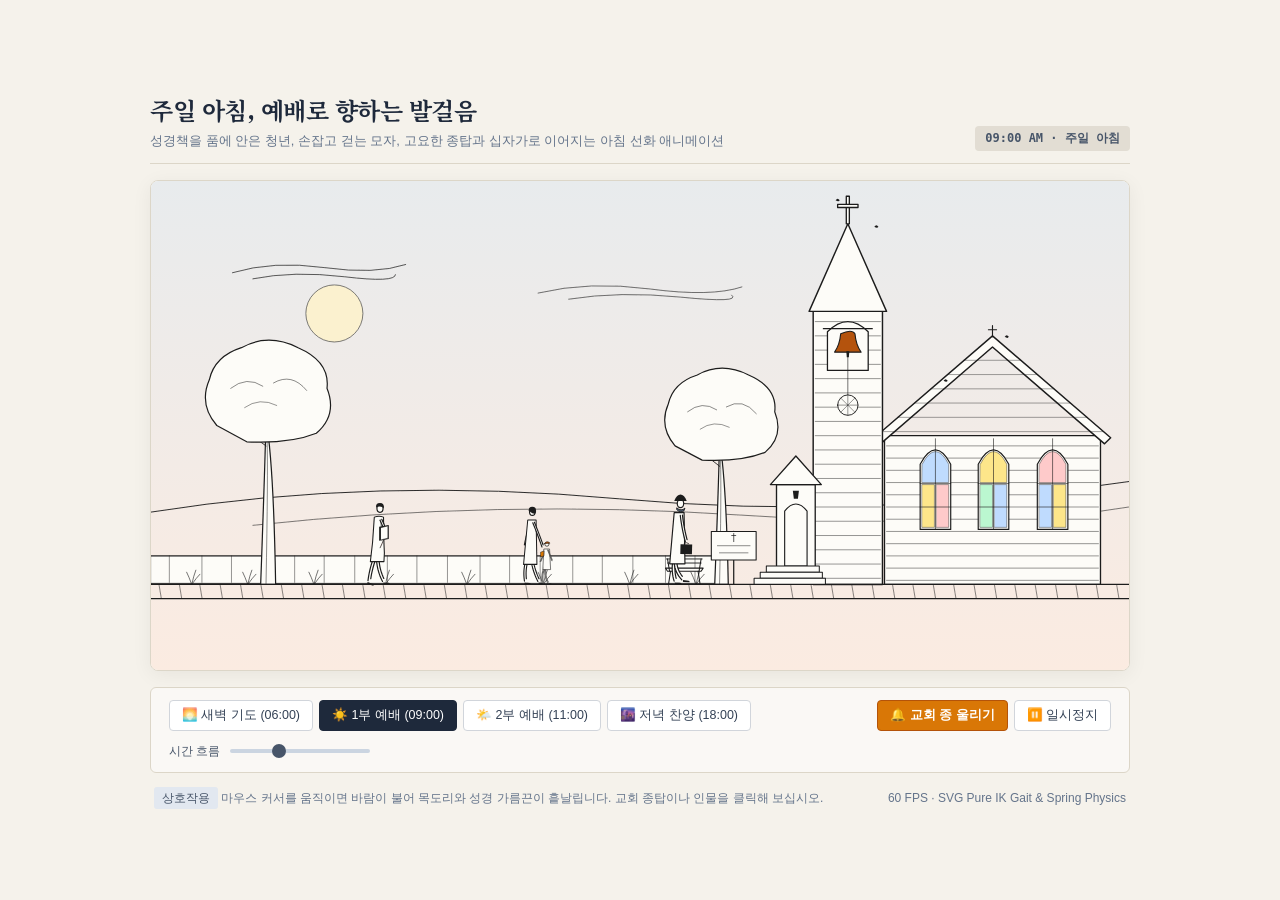
==== church-walk/index.html @ ecea2b1c "feat: add church-walk line-art animation" ====
<!DOCTYPE html>
<html lang="ko">
<head>
  <meta charset="UTF-8">
  <meta name="viewport" content="width=device-width, initial-scale=1.0">
  <title>주일 아침, 교회로 예배하러 가는 사람들 — Line-art Animation</title>
  <meta name="description" content="성경책을 품에 안은 청년, 손잡고 걷는 모자, 고요한 종탑과 십자가로 이어지는 아침 선화 애니메이션">
  <meta property="og:title" content="주일 아침, 예배로 향하는 발걸음">
  <meta property="og:description" content="성경책을 품에 안은 청년, 손잡고 걷는 모자, 고요한 종탑과 십자가로 이어지는 아침 선화 애니메이션">
  <meta property="og:image" content="https://kerygma.co.kr/church-walk/og-image.png">
  <meta property="og:type" content="website">
  <meta name="twitter:card" content="summary_large_image">
  <meta name="twitter:title" content="주일 아침, 예배로 향하는 발걸음">
  <meta name="twitter:description" content="성경책을 품에 안은 청년, 손잡고 걷는 모자, 고요한 종탑과 십자가로 이어지는 아침 선화 애니메이션">
  <meta name="twitter:image" content="https://kerygma.co.kr/church-walk/og-image.png">
  <link rel="preconnect" href="https://fonts.googleapis.com">
  <link rel="preconnect" href="https://fonts.gstatic.com" crossorigin>
  <link href="https://fonts.googleapis.com/css2?family=Noto+Serif+KR:wght@400;600;700&display=swap" rel="stylesheet">
  <style>
    :root {
      --bg: #f5f2eb;
      --card-border: #dcd6c8;
      --card-shadow: rgba(0, 0, 0, 0.06);
      --text: #2d3139;
      --text-muted: #64748b;
      --accent: #b45309;
      --paper: #fdfcf8;
    }

    * {
      box-sizing: border-box;
      margin: 0;
      padding: 0;
    }

    body {
      background-color: var(--bg);
      color: var(--text);
      font-family: -apple-system, BlinkMacSystemFont, "Pretendard", "Segoe UI", Roboto, sans-serif;
      min-height: 100vh;
      display: flex;
      flex-direction: column;
      align-items: center;
      justify-content: center;
      padding: 24px 16px;
      overflow-x: hidden;
    }

    .editorial-container {
      width: 100%;
      max-width: 980px;
      display: flex;
      flex-direction: column;
      gap: 16px;
    }

    header.header {
      display: flex;
      justify-content: space-between;
      align-items: flex-end;
      border-bottom: 1px solid var(--card-border);
      padding-bottom: 12px;
      word-break: keep-all;
    }

    .title-group h1 {
      font-family: 'Noto Serif KR', Georgia, serif;
      font-size: 24px;
      font-weight: 700;
      letter-spacing: -0.02em;
      color: #1e293b;
      margin-bottom: 4px;
    }

    .title-group p {
      font-size: 13px;
      color: var(--text-muted);
      line-height: 1.5;
    }

    .badge-time {
      font-family: ui-monospace, SFMono-Regular, Menlo, monospace;
      font-size: 12px;
      background: #e2ddd3;
      padding: 4px 10px;
      border-radius: 4px;
      color: #475569;
      font-weight: 600;
    }

    /* Animation Card */
    .card {
      background: var(--paper);
      border: 1px solid var(--card-border);
      border-radius: 8px;
      box-shadow: 0 4px 20px var(--card-shadow);
      overflow: hidden;
      position: relative;
      user-select: none;
      -webkit-user-select: none;
    }

    svg.church-walk {
      display: block;
      width: 100%;
      height: auto;
      cursor: crosshair;
      color: #1c1c1c;
      --paper: #fdfcf8;
      transition: color 0.4s ease;
    }

    svg.church-walk .pp {
      fill: var(--paper);
    }

    /* Controls Bar */
    .controls {
      background: #faf8f5;
      border: 1px solid var(--card-border);
      border-radius: 6px;
      padding: 12px 18px;
      display: flex;
      flex-wrap: wrap;
      align-items: center;
      justify-content: space-between;
      gap: 12px;
    }

    .btn-group {
      display: flex;
      gap: 6px;
      align-items: center;
    }

    button.btn {
      background: #ffffff;
      border: 1px solid #d1d5db;
      border-radius: 4px;
      padding: 6px 12px;
      font-size: 12.5px;
      font-weight: 500;
      color: #334155;
      cursor: pointer;
      display: inline-flex;
      align-items: center;
      gap: 5px;
      transition: background-color 0.15s ease, border-color 0.15s ease, color 0.15s ease;
    }

    button.btn:hover {
      background: #f1f5f9;
      border-color: #94a3b8;
      color: #0f172a;
    }

    button.btn.active {
      background: #1e293b;
      border-color: #1e293b;
      color: #ffffff;
    }

    button.btn-primary {
      background: #d97706;
      border-color: #b45309;
      color: #ffffff;
      font-weight: 600;
    }

    button.btn-primary:hover {
      background: #b45309;
    }

    .slider-group {
      display: flex;
      align-items: center;
      gap: 10px;
      font-size: 12px;
      color: #475569;
    }

    input[type="range"] {
      -webkit-appearance: none;
      appearance: none;
      width: 140px;
      height: 4px;
      background: #cbd5e1;
      border-radius: 2px;
      outline: none;
    }

    input[type="range"]::-webkit-slider-thumb {
      -webkit-appearance: none;
      width: 14px;
      height: 14px;
      border-radius: 50%;
      background: #475569;
      cursor: pointer;
      transition: background-color 0.15s ease;
    }

    input[type="range"]::-webkit-slider-thumb:hover {
      background: #0f172a;
    }

    .info-footer {
      font-size: 12px;
      color: #64748b;
      display: flex;
      justify-content: space-between;
      padding: 0 4px;
      line-height: 1.6;
    }

    .hint-chip {
      background: #e2e8f0;
      padding: 4px 8px;
      border-radius: 3px;
      font-size: 12px;
      color: #475569;
    }
  </style>
</head>
<body>

<div class="editorial-container">
  <header class="header">
    <div class="title-group">
      <h1>주일 아침, 예배로 향하는 발걸음</h1>
      <p>성경책을 품에 안은 청년, 손잡고 걷는 모자, 고요한 종탑과 십자가로 이어지는 아침 선화 애니메이션</p>
    </div>
    <div class="badge-time" id="timeLabel">09:00 AM · 주일 아침</div>
  </header>

  <div class="card" id="card">
    <div id="stage"></div>
  </div>

  <div class="controls">
    <div class="btn-group">
      <button class="btn" id="btnDawn" data-tau="0.23">🌅 새벽 기도 (06:00)</button>
      <button class="btn active" id="btnMorning" data-tau="0.33">☀️ 1부 예배 (09:00)</button>
      <button class="btn" id="btnNoon" data-tau="0.48">🌤️ 2부 예배 (11:00)</button>
      <button class="btn" id="btnDusk" data-tau="0.76">🌆 저녁 찬양 (18:00)</button>
    </div>

    <div class="btn-group">
      <button class="btn btn-primary" id="btnChime">🔔 교회 종 울리기</button>
      <button class="btn" id="btnPlayPause">⏸️ 일시정지</button>
    </div>

    <div class="slider-group">
      <span>시간 흐름</span>
      <input type="range" id="timeSlider" min="0" max="1" step="0.005" value="0.33">
    </div>
  </div>

  <div class="info-footer">
    <div>
      <span class="hint-chip">상호작용</span>
      마우스 커서를 움직이면 바람이 불어 목도리와 성경 가름끈이 흩날립니다. 교회 종탑이나 인물을 클릭해 보십시오.
    </div>
    <div>60 FPS · SVG Pure IK Gait & Spring Physics</div>
  </div>
</div>

<script type="module">
// ============================================================================
// 1. Core Mathematical Library: Ink, Gait, Motion, DayNight (Zero Dependencies)
// ============================================================================

const NS = 'http://www.w3.org/2000/svg';
const PAPER_DAY = '#fdfdfc';
const INK_DAY = '#1c1c1c';
const INK_LIGHT = '#efe6cf';
const PEN = 1.35;

const f = (n) => Number(n).toFixed(2);
const pt = (p) => `${f(p[0])} ${f(p[1])}`;

function el(tag, attrs = {}, parent = null) {
  const n = document.createElementNS(NS, tag);
  for (const k in attrs) n.setAttribute(k, String(attrs[k]));
  if (attrs.fill === PAPER_DAY) n.classList.add('pp');
  if (parent) parent.appendChild(n);
  return n;
}

const pen = (parent, w = PEN) =>
  el('path', { fill: 'none', stroke: 'currentColor', 'stroke-width': w, 'stroke-linecap': 'round', 'stroke-linejoin': 'round' }, parent);

const shape = (parent, w = PEN) =>
  el('path', { fill: PAPER_DAY, stroke: 'currentColor', 'stroke-width': w, 'stroke-linejoin': 'round', 'stroke-linecap': 'round' }, parent);

const blot = (parent) => el('path', { fill: 'currentColor' }, parent);

const paint = (parent, colour, w = PEN) =>
  el('path', { fill: colour, stroke: 'currentColor', 'stroke-width': w, 'stroke-linejoin': 'round', 'stroke-linecap': 'round' }, parent);

function limb(parent, width, w = PEN) {
  const g = el('g', {}, parent);
  const fill = el('path', { fill: PAPER_DAY }, g);
  fill.classList.add('pp');
  const a = pen(g, w), b = pen(g, w);
  const half = (width - w) / 2;
  return {
    g,
    draw(joints, endGap = [0.4, 0.9]) {
      const s = joints[0], e = joints[joints.length - 1];
      let c = [(s[0] + e[0]) / 2, (s[1] + e[1]) / 2];
      if (joints.length === 3) {
        const m = joints[1];
        c = [m[0] + 0.55 * (m[0] - c[0]), m[1] + 0.55 * (m[1] - c[1])];
      }
      const P = [];
      for (let i = 0; i <= 16; i++) {
        const t = i / 16, u = 1 - t;
        P.push([u * u * s[0] + 2 * u * t * c[0] + t * t * e[0], u * u * s[1] + 2 * u * t * c[1] + t * t * e[1]]);
      }
      const side = (sgn) => P.map((p, i) => {
        const q = P[Math.min(P.length - 1, i + 1)], o = P[Math.max(0, i - 1)];
        const dx = q[0] - o[0], dy = q[1] - o[1], l = Math.hypot(dx, dy) || 1;
        return [p[0] - (dy / l) * half * sgn, p[1] + (dx / l) * half * sgn];
      });
      const L = side(1), R = side(-1);
      fill.setAttribute('d', 'M' + L.map(pt).join('L') + 'L' + R.slice().reverse().map(pt).join('L') + 'Z');
      const cut = (arr, gap) => arr.slice(0, Math.max(2, arr.length - Math.round(gap * 2)));
      a.setAttribute('d', 'M' + cut(L, endGap[0]).map(pt).join('L'));
      b.setAttribute('d', 'M' + cut(R, endGap[1]).map(pt).join('L'));
    },
  };
}

function shoe(node, ankle, toe = 0) {
  const r = (toe * Math.PI) / 180, c = Math.cos(r), s = Math.sin(r);
  const S = (x, y) => [ankle[0] + x * c - y * s, ankle[1] + x * s + y * c];
  node.setAttribute('d', `M${pt(S(-1.6, -0.6))} L${pt(S(4.6, -0.2))} Q${pt(S(6.6, 0.4))} ${pt(S(5.6, 1.6))} L${pt(S(-1.4, 1.5))} Q${pt(S(-2.2, 0.5))} ${pt(S(-1.6, -0.6))}Z`);
}

const place = (g, x, y, dir = 1, s = 0.5) =>
  g.setAttribute('transform', `translate(${f(x)} ${f(y)}) scale(${f(dir * s)} ${f(s)}) translate(-40 -120)`);

function inkDefs(svg, id = 'ink') {
  svg.style.color = INK_DAY;
  const defs = el('defs', {}, svg);
  const fil = el('filter', { id, x: '-8%', y: '-8%', width: '116%', height: '116%' }, defs);
  el('feTurbulence', { type: 'fractalNoise', baseFrequency: '0.04', numOctaves: '2', result: 'turb' }, fil);
  el('feDisplacementMap', { in: 'SourceGraphic', in2: 'turb', scale: '0.8', xChannelSelector: 'R', yChannelSelector: 'G' }, fil);
  return { defs, filter: `url(#${id})` };
}

// ----------------------------------------------------------------------------
// Gait Inverse Kinematics Engine
// ----------------------------------------------------------------------------
function gait(opts = {}) {
  const kind = opts.kind || 'walk';
  const defaults = kind === 'run'
    ? { period: 0.68, duty: 0.38, stride: 34, lift: 7.2, heelOff: 28, heelKick: 14 }
    : kind === 'shuffle'
    ? { period: 0.82, duty: 0.68, stride: 16, lift: 2.4, heelOff: 14, heelKick: 0 }
    : { period: 1.05, duty: 0.62, stride: 24, lift: 3.4, heelOff: 18, heelKick: 0 };

  const cfg = {
    period: opts.period ?? defaults.period,
    duty: opts.duty ?? defaults.duty,
    stride: opts.stride ?? defaults.stride,
    lift: opts.lift ?? defaults.lift,
    heelOff: opts.heelOff ?? defaults.heelOff,
    heelKick: opts.heelKick ?? defaults.heelKick,
    thigh: opts.thigh ?? 20,
    shin: opts.shin ?? 20,
    ankleY: opts.ankleY ?? 118.4,
    ground: opts.ground ?? 120,
    toe: opts.toe ?? 5.2,
  };

  const speed = cfg.stride / (cfg.duty * cfg.period);

  function solveLeg(aX, aY, standY) {
    const hipX = 40, hipY = standY - (cfg.thigh + cfg.shin);
    const dx = aX - hipX, dy = aY - hipY;
    const d = Math.min(Math.hypot(dx, dy), cfg.thigh + cfg.shin - 0.05);
    const th = Math.atan2(dy, dx);
    const al = Math.acos(Math.max(-1, Math.min(1, (cfg.thigh * cfg.thigh + d * d - cfg.shin * cfg.shin) / (2 * cfg.thigh * d))));
    return [hipX + cfg.thigh * Math.cos(th + al), hipY + cfg.thigh * Math.sin(th + al)];
  }

  return {
    ...cfg,
    speed,
    pose(phase, go = 1) {
      phase = ((phase % 1) + 1) % 1;
      const swingDur = 1 - cfg.duty;
      const feet = [0, 1].map((idx) => {
        const ph = ((phase + idx * 0.5) % 1 + 1) % 1;
        let ax, ay, pitch = 0, stance = true;
        if (ph < cfg.duty) {
          const u = ph / cfg.duty;
          ax = 40 + (cfg.stride / 2) - u * cfg.stride;
          ay = cfg.ankleY;
          if (u > 0.85) {
            const peel = (u - 0.85) / 0.15;
            pitch = peel * cfg.heelOff;
            ax += Math.sin((pitch * Math.PI) / 180) * cfg.toe * 0.4;
            ay -= (1 - Math.cos((pitch * Math.PI) / 180)) * cfg.toe * 0.3;
          }
        } else {
          stance = false;
          const u = (ph - cfg.duty) / swingDur;
          const sCurve = u * u * (3 - 2 * u);
          ax = 40 - (cfg.stride / 2) + sCurve * cfg.stride;
          const h = Math.sin(u * Math.PI);
          ay = cfg.ankleY - h * cfg.lift;
          pitch = (1 - u) * cfg.heelOff * 0.5;
        }
        ax = 40 + (ax - 40) * go;
        ay = cfg.ground - (cfg.ground - ay) * go;
        const knee = solveLeg(ax, ay, cfg.ground);
        return { ankle: [ax, ay], knee, pitch, stance };
      });

      const hipY = cfg.ground - (cfg.thigh + cfg.shin) + (Math.sin(phase * 4 * Math.PI) * 1.2 * go);
      const bob = (hipY - (cfg.ground - (cfg.thigh + cfg.shin)));
      const front = feet[0].ankle[0] > feet[1].ankle[0] ? 0 : 1;
      return { hip: [40, hipY], feet, front, bob };
    }
  };
}

// ----------------------------------------------------------------------------
// Physics Springs & Math Helpers
// ----------------------------------------------------------------------------
const clamp = (v, min, max) => Math.max(min, Math.min(max, v));
const lerp = (a, b, t) => a + (b - a) * t;

function spring(k = 45, c = 7) {
  let val = 0, vel = 0;
  return {
    step(target, dt) {
      dt = Math.min(dt, 0.05);
      const force = -k * (val - target) - c * vel;
      vel += force * dt;
      val += vel * dt;
      return val;
    },
    get val() { return val; }
  };
}

function pendulum(w = 12, gamma = 1.8) {
  let angle = 0, vel = 0;
  return {
    step(drive, dt) {
      dt = Math.min(dt, 0.05);
      const force = -w * Math.sin(angle) - gamma * vel + drive;
      vel += force * dt;
      angle += vel * dt;
      return angle;
    }
  };
}

// ----------------------------------------------------------------------------
// Day/Night Palette Ramps
// ----------------------------------------------------------------------------
const toRGB = (h) => [1, 3, 5].map((i) => parseInt(h.slice(i, i + 2), 16));
const rgb = (c) => `rgb(${Math.round(c[0])},${Math.round(c[1])},${Math.round(c[2])})`;
const mixRGB = (a, b, t) => a.map((v, i) => v + (b[i] - v) * t);

const SKY_RAMP = [
  [0.0, '#0c1322', '#1a2240'],
  [0.22, '#2d3356', '#d9977a'], // Dawn
  [0.33, '#e8ebed', '#fbebe1'], // Sunday 9am (Morning peach gold)
  [0.50, '#f2f2ef', '#faf8f3'], // Midday
  [0.74, '#b4856b', '#f59e0b'], // Sunset
  [0.78, '#3b385c', '#834c56'], // Twilight
  [0.86, '#0f172a', '#1e293b']  // Night
];

function getPalette(tau) {
  tau = ((tau % 1) + 1) % 1;
  let idx = 0;
  for (let i = 0; i < SKY_RAMP.length; i++) {
    if (SKY_RAMP[i][0] <= tau) idx = i;
  }
  const nextIdx = (idx + 1) % SKY_RAMP.length;
  const p0 = SKY_RAMP[idx], p1 = SKY_RAMP[nextIdx];
  const span = (p1[0] > p0[0] ? p1[0] : p1[0] + 1) - p0[0];
  const t = (tau < p0[0] ? tau + 1 - p0[0] : tau - p0[0]) / span;

  const top = mixRGB(toRGB(p0[1]), toRGB(p1[1]), t);
  const bottom = mixRGB(toRGB(p0[2]), toRGB(p1[2]), t);

  const isNight = tau < 0.22 || tau > 0.77;
  const duskT = clamp((tau - 0.73) / 0.05, 0, 1) - clamp((tau - 0.82) / 0.05, 0, 1);
  const paper = isNight ? mixRGB(toRGB('#1a2138'), toRGB('#242b45'), 0.5) : toRGB('#fdfcf8');
  const ink = isNight ? toRGB(INK_LIGHT) : toRGB(INK_DAY);
  const windowLamp = isNight ? 1 : clamp((tau - 0.72) / 0.04, 0, 1);

  return { top, bottom, paper, ink, windowLamp, isNight };
}

// ============================================================================
// 2. Synthesized Church Bell Sound (Web Audio API)
// ============================================================================
let audioCtx = null;
function playChurchBell() {
  try {
    if (!audioCtx) audioCtx = new (window.AudioContext || window.webkitAudioContext)();
    if (audioCtx.state === 'suspended') audioCtx.resume();

    const t = audioCtx.currentTime;
    const baseFreq = 440; // A4 Church Bell
    const partials = [
      { ratio: 0.5, gain: 0.45, decay: 4.2 },  // Hum
      { ratio: 1.0, gain: 0.75, decay: 3.5 },  // Prime
      { ratio: 1.19, gain: 0.65, decay: 3.0 }, // Tierce (Minor 3rd)
      { ratio: 1.51, gain: 0.55, decay: 2.8 }, // Quint
      { ratio: 2.0, gain: 0.35, decay: 2.2 },  // Nominal
      { ratio: 2.74, gain: 0.25, decay: 1.6 }, // Supernominal
    ];

    partials.forEach((p) => {
      const osc = audioCtx.createOscillator();
      const gain = audioCtx.createGain();
      osc.type = 'sine';
      osc.frequency.setValueAtTime(baseFreq * p.ratio, t);

      gain.gain.setValueAtTime(0, t);
      gain.gain.linearRampToValueAtTime(p.gain * 0.25, t + 0.015);
      gain.gain.exponentialRampToValueAtTime(0.0001, t + p.decay);

      osc.connect(gain);
      gain.connect(audioCtx.destination);
      osc.start(t);
      osc.stop(t + p.decay + 0.1);
    });
  } catch (err) {
    console.warn('Audio Context failed:', err);
  }
}

// ============================================================================
// 3. Scene Construction: The Church, Landscape, Walkers
// ============================================================================

const W = 960, H = 480, GROUND = 396;
const svg = el('svg', { viewBox: `0 0 ${W} ${H}`, class: 'church-walk', role: 'img' });
const { defs, filter } = inkDefs(svg, 'ink');
document.querySelector('#stage').appendChild(svg);

// Sky & Gradients
const skyGrad = el('linearGradient', { id: 'skyGrad', x1: '0', y1: '0', x2: '0', y2: '1' }, defs);
const skyStopTop = el('stop', { offset: '0%' }, skyGrad);
const skyStopBottom = el('stop', { offset: '100%' }, skyGrad);
const skyRect = el('rect', { width: W, height: H, fill: 'url(#skyGrad)' }, svg);

// Scene Container with ink filter
const scene = el('g', { filter }, svg);
const back = el('g', {}, scene);
const mid = el('g', {}, scene);
const fore = el('g', {}, scene);
const glowLayer = el('g', { style: 'mix-blend-mode: screen; pointer-events: none;' }, svg);

// ----------------------------------------------------------------------------
// A. Landscape (Stone Path, Trees, Distant Hills, Clouds, Morning Sun)
// ----------------------------------------------------------------------------
// Morning Sun disk & subtle rays
const sunG = el('g', { opacity: '0.85' }, back);
const sunDisk = el('circle', { cx: '180', cy: '130', r: '28', fill: '#fef3c7', stroke: 'currentColor', 'stroke-width': '0.7', opacity: '0.9' }, sunG);
// Wispy morning clouds (2 organic clouds)
pen(back, 0.7).setAttribute('d', 'M80 90 Q120 78 170 85 T250 82 M100 96 Q140 88 190 94 T240 92');
pen(back, 0.6).setAttribute('d', 'M380 110 Q430 98 490 106 T580 104 M410 116 Q460 108 520 114 T570 112');

// Distant hills with gentle contours
pen(back, 0.9).setAttribute('d', 'M0 325 Q220 290 460 312 T960 295');
pen(back, 0.55).setAttribute('d', 'M100 338 Q340 312 580 328 T960 320');

// Low stone wall along the pathway (x: 0 to 560)
shape(back, 0.9).setAttribute('d', 'M0 368 L560 368 L560 395 L0 395Z');
pen(back, 0.6).setAttribute('d', 'M0 368 L560 368');
// Vertical mortar joints on stone wall
for (let wx = 18; wx < 550; wx += 28 + (wx % 7)) {
  pen(back, 0.45).setAttribute('d', `M${wx} 368 L${wx} 394`);
  if (wx % 56 === 0) {
    pen(back, 0.4).setAttribute('d', `M${wx - 14} 381 L${wx + 14} 381`);
  }
}

// Paved Road & Cobblestones
pen(mid, 1.3).setAttribute('d', `M0 ${GROUND} L${W} ${GROUND} M0 ${GROUND + 14} L${W} ${GROUND + 14}`);
// Cobblestone paving rhythm
for (let i = 0; i < 48; i++) {
  const x = i * 20 + 8;
  pen(mid, 0.5).setAttribute('d', `M${x} ${GROUND + 1} l2 12`);
}
// Grass tufts along roadside
[40, 95, 160, 230, 310, 385, 470, 535].forEach((gx) => {
  pen(mid, 0.6).setAttribute('d', `M${gx} ${GROUND} Q${gx - 3} ${GROUND - 8} ${gx - 5} ${GROUND - 12} M${gx} ${GROUND} Q${gx + 2} ${GROUND - 9} ${gx + 4} ${GROUND - 14} M${gx} ${GROUND} Q${gx + 5} ${GROUND - 7} ${gx + 8} ${GROUND - 10}`);
});

// Organic Ink Trees (풍성한 아침 느티나무와 단풍나무)
function drawTree(parent, tx, ty, scale = 1) {
  const tG = el('g', {}, parent);
  // Trunk with bark lines
  shape(tG, 1.2).setAttribute('d', `M${tx - 7 * scale} ${GROUND} Q${tx - 3 * scale} ${ty + 45} ${tx - 2 * scale} ${ty} Q${tx + 5 * scale} ${ty + 40} ${tx + 7 * scale} ${GROUND}Z`);
  pen(tG, 0.5).setAttribute('d', `M${tx - 2 * scale} ${GROUND} Q${tx} ${ty + 50} ${tx - 1 * scale} ${ty + 20}`);
  // Main boughs
  pen(tG, 0.85).setAttribute('d', `M${tx - 2 * scale} ${ty + 25} Q${tx - 26 * scale} ${ty + 8} ${tx - 40 * scale} ${ty - 10}`);
  pen(tG, 0.85).setAttribute('d', `M${tx + 3 * scale} ${ty + 18} Q${tx + 30 * scale} ${ty + 2} ${tx + 45 * scale} ${ty - 18}`);
  pen(tG, 0.7).setAttribute('d', `M${tx - 18 * scale} ${ty + 8} Q${tx - 24 * scale} ${ty - 8} ${tx - 32 * scale} ${ty - 24}`);
  pen(tG, 0.7).setAttribute('d', `M${tx + 22 * scale} ${ty + 4} Q${tx + 32 * scale} ${ty - 10} ${tx + 38 * scale} ${ty - 30}`);

  // Scalloped cloud canopy (자연스러운 펜선 구름 형태)
  const canopy = shape(tG, 1.15);
  canopy.setAttribute('d', `M${tx - 48 * scale} ${ty + 5} ` +
    `Q${tx - 65 * scale} ${ty - 15 * scale} ${tx - 55 * scale} ${ty - 38 * scale} ` +
    `Q${tx - 50 * scale} ${ty - 60 * scale} ${tx - 25 * scale} ${ty - 68 * scale} ` +
    `Q${tx} ${ty - 82 * scale} ${tx + 28 * scale} ${ty - 68 * scale} ` +
    `Q${tx + 58 * scale} ${ty - 55 * scale} ${tx + 55 * scale} ${ty - 30 * scale} ` +
    `Q${tx + 65 * scale} ${ty - 5 * scale} ${tx + 45 * scale} ${ty + 12 * scale} ` +
    `Q${tx + 20 * scale} ${ty + 22 * scale} ${tx - 20 * scale} ${ty + 20 * scale}Z`);

  // Internal leaf scallops (먹선 잎사귀 결)
  pen(tG, 0.5).setAttribute('d', `M${tx - 35 * scale} ${ty - 30 * scale} Q${tx - 20 * scale} ${ty - 42 * scale} ${tx - 5 * scale} ${ty - 32 * scale}`);
  pen(tG, 0.5).setAttribute('d', `M${tx + 5 * scale} ${ty - 35 * scale} Q${tx + 22 * scale} ${ty - 45 * scale} ${tx + 36 * scale} ${ty - 28 * scale}`);
  pen(tG, 0.45).setAttribute('d', `M${tx - 22 * scale} ${ty - 12 * scale} Q${tx - 8 * scale} ${ty - 22 * scale} ${tx + 8 * scale} ${ty - 14 * scale}`);

  return { g: tG, tx, ty };
}
const treeLeft = drawTree(back, 115, 235, 1.05);
const treeNearChurch = drawTree(back, 560, 255, 0.95);

// Park Bench near church steps (나무 벤치)
const benchG = el('g', {}, fore);
shape(benchG, 1.0).setAttribute('d', 'M505 380 L542 380 L540 383 L507 383Z'); // Seat
pen(benchG, 0.9).setAttribute('d', 'M506 371 L541 371 M507 375 L540 375');   // Backrest
pen(benchG, 1.0).setAttribute('d', 'M510 383 L508 396 M537 383 L539 396 M507 371 L509 383 M540 371 L538 383'); // Legs

// ----------------------------------------------------------------------------
// B. The Church Building (종탑, 십자가, 고딕 스테인드글라스 창문, 현관)
// ----------------------------------------------------------------------------
const churchG = el('g', { style: 'cursor: pointer' }, back);
churchG.setAttribute('id', 'churchGroup');

// 1. Main Sanctuary Body (x: 720 to 928)
// Foundation stone
shape(churchG, 1.3).setAttribute('d', `M720 ${GROUND} L932 ${GROUND} L932 250 L720 250Z`);
// Horizontal siding texture
for (let y = 260; y < GROUND; y += 12) {
  pen(churchG, 0.45).setAttribute('d', `M722 ${y} L930 ${y}`);
}
// Gable Roof (박공 지붕)
shape(churchG, 1.4).setAttribute('d', 'M710 252 L826 152 L942 252 L936 258 L826 163 L716 258Z');
// Ridge cross finial
pen(churchG, 1.1).setAttribute('d', 'M826 142 L826 153 M822 146 L830 146');
// Roof shingle lines
for (let i = 1; i <= 6; i++) {
  const y = 162 + i * 14;
  const span = (y - 152) / 100;
  pen(churchG, 0.4).setAttribute('d', `M${826 - span * 116} ${y} L${826 + span * 116} ${y}`);
}

// 2. Bell Tower & Steeple (x: 648 to 718)
// Tower Body
shape(churchG, 1.4).setAttribute('d', `M650 ${GROUND} L718 ${GROUND} L718 128 L650 128Z`);
for (let y = 138; y < GROUND; y += 14) {
  pen(churchG, 0.45).setAttribute('d', `M652 ${y} L716 ${y}`);
}
// Belfry Arched Opening (종탑 아치 챔버)
const belfryArch = shape(churchG, 1.25);
belfryArch.setAttribute('d', 'M664 186 L664 148 Q684 128 704 148 L704 186Z');
// Bell yoke (종 매단 보)
pen(churchG, 1.2).setAttribute('d', 'M660 145 L708 145');

// Bronze Bell (물리적 진자 운동하는 종)
const bellPivot = el('g', { transform: 'translate(684, 146)' }, churchG);
const bellShape = paint(bellPivot, '#b45309', 1.1);
bellShape.setAttribute('d', 'M-7 4 Q-8 15 -13 22 L13 22 Q8 15 7 4 Q4 -1 -7 4Z');
const clapper = blot(bellPivot);
clapper.setAttribute('d', 'M-1.5 21 L1.5 21 L1 27 L-1 27Z');
// Hanging Bell Rope (종 줄)
const bellRope = pen(churchG, 0.6);
bellRope.setAttribute('d', 'M684 168 L684 210');

// Steeple Spire (뾰족탑)
shape(churchG, 1.4).setAttribute('d', 'M646 128 L684 42 L722 128Z');
// High Cross atop Steeple (정갈한 높은 십자가)
shape(churchG, 1.3).setAttribute('d', 'M682.5 15 L685.5 15 L685.5 42 L682.5 42Z');
shape(churchG, 1.3).setAttribute('d', 'M674 23 L694 23 L694 26 L674 26Z');

// Rose Window on Tower (종탑의 둥근 장미창)
const roseWin = shape(churchG, 0.9);
roseWin.setAttribute('d', 'M674 220 A10 10 0 1 0 694 220 A10 10 0 1 0 674 220Z');
pen(churchG, 0.45).setAttribute('d', 'M684 210 L684 230 M674 220 L694 220 M677 213 L691 227 M677 227 L691 213');

// 3. Stained Glass Arched Windows with Muted Colors (3개의 고딕 아치 창문)
const windowPanes = [];
const stainedColors = [
  ['#bfdbfe', '#fde68a', '#fecaca'], // window 1
  ['#fde68a', '#bbf7d0', '#bfdbfe'], // window 2
  ['#fecaca', '#bfdbfe', '#fde68a']  // window 3
];

[755, 812, 870].forEach((wx, wIdx) => {
  const win = shape(churchG, 1.15);
  win.setAttribute('d', `M${wx} 342 L${wx} 278 Q${wx + 15} 250 ${wx + 30} 278 L${wx + 30} 342Z`);

  // Stained Glass Panels (부드러운 스테인드글라스 컬러 블록)
  const cols = stainedColors[wIdx];
  paint(churchG, cols[0], 0.4).setAttribute('d', `M${wx + 2} 278 Q${wx + 15} 253 ${wx + 28} 278 L${wx + 28} 296 L${wx + 2} 296Z`);
  paint(churchG, cols[1], 0.4).setAttribute('d', `M${wx + 2} 298 L${wx + 14} 298 L${wx + 14} 340 L${wx + 2} 340Z`);
  paint(churchG, cols[2], 0.4).setAttribute('d', `M${wx + 16} 298 L${wx + 28} 298 L${wx + 28} 340 L${wx + 16} 340Z`);

  // Mullion grid (창살)
  pen(churchG, 0.6).setAttribute('d', `M${wx + 15} 253 L${wx + 15} 342 M${wx} 297 L${wx + 30} 297 M${wx} 320 L${wx + 30} 320`);

  // Glow backing for night
  const wGlow = el('ellipse', { cx: wx + 15, cy: 300, rx: 26, ry: 45, fill: '#ffedd5', opacity: '0' }, glowLayer);
  windowPanes.push(wGlow);
});

// 4. Church Porch & Stone Steps (교회 현관)
shape(churchG, 1.3).setAttribute('d', `M614 ${GROUND} L652 ${GROUND} L652 298 L614 298Z`);
shape(churchG, 1.3).setAttribute('d', 'M608 298 L633 270 L658 298Z');
// Open Doorway
shape(churchG, 1.1).setAttribute('d', 'M622 378 L622 324 Q633 310 644 324 L644 378Z');
// Warm interior doorway light backing
const doorGlow = el('circle', { cx: 633, cy: 335, r: 38, fill: '#fef08a', opacity: '0' }, glowLayer);

// Door Lantern
const lantern = blot(churchG);
lantern.setAttribute('d', 'M630 304 L636 304 L635 312 L631 312Z');

// Stone Steps (3단 계단)
for (let s = 0; s < 3; s++) {
  shape(churchG, 1.0).setAttribute('d', `M${604 - s * 6} ${378 + s * 6} L${656 + s * 3} ${378 + s * 6} L${656 + s * 3} ${384 + s * 6} L${604 - s * 6} ${384 + s * 6}Z`);
}

// 5. Welcome Signpost (안내 팻말: "주일 예배 11:00")
const signG = el('g', {}, fore);
pen(signG, 1.2).setAttribute('d', `M572 ${GROUND} L572 344`);
shape(signG, 1.05).setAttribute('d', 'M550 344 L594 344 L594 372 L550 372Z');
pen(signG, 0.7).setAttribute('d', 'M570 348 L574 348 M572 346 L572 354'); // Cross icon
pen(signG, 0.5).setAttribute('d', 'M556 358 L588 358 M558 365 L586 365'); // Text simulation

// ----------------------------------------------------------------------------
// C. Sparrows (참새 4마리)
// ----------------------------------------------------------------------------
const sparrows = [
  { x: 674, y: 18, base: [674, 18], state: 'roost', flap: 0, vx: 0, vy: 0 },
  { x: 712, y: 44, base: [712, 44], state: 'roost', flap: 0, vx: 0, vy: 0 },
  { x: 780, y: 195, base: [780, 195], state: 'roost', flap: 0, vx: 0, vy: 0 },
  { x: 840, y: 152, base: [840, 152], state: 'roost', flap: 0, vx: 0, vy: 0 },
];

const sparrowNodes = sparrows.map(() => {
  const g = el('g', {}, fore);
  const body = blot(g);
  return { g, body };
});

function scareSparrows() {
  sparrows.forEach((sp) => {
    sp.state = 'fly';
    sp.vx = (Math.random() - 0.5) * 160 - 50;
    sp.vy = -Math.random() * 140 - 60;
  });
}

// ============================================================================
// 4. The Walkers (성경책을 안은 청년, 어머니와 아이, 장로님)
// ============================================================================

// ----------------------------------------------------------------------------
// Walker 1: 성경책을 품에 안고 걷는 청년 성도 (Graceful Believer with Bible)
// ----------------------------------------------------------------------------
function createBibleBearer(parent) {
  const fig = el('g', { style: 'cursor: pointer' }, parent);
  const farArm = limb(fig, 3.5);
  const legs = [limb(fig, 4.2), limb(fig, 4.2)];
  const shoes = [blot(fig), blot(fig)];
  const coat = shape(fig, 1.2);
  const coatHem = pen(fig, 0.8);
  const head = el('ellipse', { rx: 3.5, ry: 4.5, fill: PAPER_DAY, stroke: 'currentColor', 'stroke-width': PEN }, fig);
  head.classList.add('pp');
  const hair = blot(fig);
  const nearArm = limb(fig, 3.6);
  // Bible in arms
  const bibleG = el('g', {}, fig);
  const bibleBody = blot(bibleG);
  const biblePages = shape(bibleG, 0.6);
  const bibleRibbon = paint(bibleG, '#dc2626', 0.8); // Red bookmark ribbon

  const walk = gait({ kind: 'walk', period: 1.05, stride: 23 });
  const ribbonSpring = spring(45, 5);
  let phase = 0, x = 60, bowT = -1;

  fig.addEventListener('pointerdown', () => { if (bowT < 0) bowT = 0; });

  return {
    fig,
    step(dt, goSpeed, windVal) {
      // Bowing greeting
      let bow = 0;
      if (bowT >= 0) {
        bowT += dt;
        bow = bowT < 0.4 ? (bowT / 0.4) : bowT < 1.1 ? 1 : 1 - ((bowT - 1.1) / 0.4);
        if (bowT > 1.5) bowT = -1;
      }
      const go = 1 - bow * 0.95;
      phase += (dt / walk.period) * go;
      x += walk.speed * 0.86 * dt * go;
      if (x > 595) x = 30; // loop back before reaching church porch

      const p = walk.pose(phase, go);
      const b = p.bob;
      place(fig, x, GROUND, 1, 0.86);

      // Legs
      p.feet.forEach((fo, i) => {
        legs[i].draw([p.hip, fo.knee, fo.ankle], [0.3, 0.8]);
        shoe(shoes[i], fo.ankle, fo.pitch);
      });
      fig.insertBefore(legs[p.front].g, coat);
      fig.insertBefore(shoes[p.front], coat);

      // Coat with stride opening
      const kF = p.feet[p.front].knee, aF = p.feet[p.front].ankle;
      const sh = [41, 42 + b], hemY = 94;
      const fx = Math.max(kF[0] + 2.5, 46.5);
      coat.setAttribute('d', `M${f(sh[0] - 5.5)} ${f(sh[1])} Q${f(sh[0])} ${f(sh[1] - 2)} ${f(sh[0] + 5)} ${f(sh[1])} L${f(fx)} ${f(72 + b)} Q${f(fx + 1)} ${f(84 + b * 0.5)} ${f(Math.max(fx, aF[0] - 2))} ${hemY} L${f(31)} ${hemY} L${f(33.5)} ${f(71 + b)}Z`);
      coatHem.setAttribute('d', `M${f(sh[0] + 2)} ${f(sh[1] + 3)} L${f(sh[0] + 3.2)} ${f(68 + b)}`);

      // Head & Hair
      const hc = [42, 32 + b + bow * 4];
      head.setAttribute('cx', f(hc[0]));
      head.setAttribute('cy', f(hc[1]));
      hair.setAttribute('d', `M${f(hc[0] - 4.5)} ${f(hc[1] - 1)} Q${f(hc[0] - 5)} ${f(hc[1] - 6)} ${f(hc[0])} ${f(hc[1] - 6)} Q${f(hc[0] + 5)} ${f(hc[1] - 6)} ${f(hc[0] + 4.5)} ${f(hc[1])} Q${f(hc[0] + 1)} ${f(hc[1] - 3.5)} ${f(hc[0] - 4.5)} ${f(hc[1] - 1)}Z`);

      // Arms: Far arm swings, near arm holds Bible against the chest
      const legSwing = (p.feet[0].ankle[0] - 40) / (walk.stride / 2);
      const farA = -legSwing * 18 * go * Math.PI / 180;
      const shF = [sh[0] - 1, sh[1] + 2];
      const elbF = [shF[0] + 15 * Math.sin(farA), shF[1] + 15 * Math.cos(farA)];
      farArm.draw([shF, elbF, [elbF[0] + 14 * Math.sin(farA + 0.2), elbF[1] + 14 * Math.cos(farA + 0.2)]], [0.2, 0.5]);

      // Near arm folded across chest holding the Bible
      const shN = [sh[0] + 2, sh[1] + 3];
      const elbN = [shN[0] + 6, shN[1] + 15];
      const handN = [shN[0] - 1, shN[1] + 12];
      nearArm.draw([shN, elbN, handN], [0.2, 0.4]);

      // Bible geometry
      const bx = shN[0] - 2, by = shN[1] + 8;
      bibleBody.setAttribute('d', `M${f(bx)} ${f(by)} L${f(bx + 11)} ${f(by - 2)} L${f(bx + 11)} ${f(by + 14)} L${f(bx)} ${f(by + 16)}Z`);
      biblePages.setAttribute('d', `M${f(bx + 2)} ${f(by + 1)} L${f(bx + 10)} ${f(by - 1)} L${f(bx + 10)} ${f(by + 13)} L${f(bx + 2)} ${f(by + 15)}Z`);
      // Ribbon bookmark flapping in breeze
      const ribW = ribbonSpring.step(-windVal * 6 - walk.speed * 0.08 * go, dt);
      bibleRibbon.setAttribute('d', `M${f(bx + 5)} ${f(by + 15)} Q${f(bx + 5 + ribW * 0.5)} ${f(by + 19)} ${f(bx + 4 + ribW)} ${f(by + 24)}`);
    }
  };
}

// ----------------------------------------------------------------------------
// Walker 2 & 3: 손을 잡고 걷는 어머니와 아이 (Mother & Child)
// ----------------------------------------------------------------------------
function createMotherAndChild(parent) {
  const g = el('g', {}, parent);

  // Mother
  const mFig = el('g', {}, g);
  const mFarArm = limb(mFig, 3.4);
  const mLegs = [limb(mFig, 4.0), limb(mFig, 4.0)];
  const mShoes = [blot(mFig), blot(mFig)];
  const mSkirt = shape(mFig, 1.2);
  const mHead = el('ellipse', { rx: 3.4, ry: 4.4, fill: PAPER_DAY, stroke: 'currentColor', 'stroke-width': PEN }, mFig);
  mHead.classList.add('pp');
  const mHair = blot(mFig);
  const mNearArm = limb(mFig, 3.4);

  // Child
  const cFig = el('g', {}, g);
  const cFarArm = limb(cFig, 2.6);
  const cLegs = [limb(cFig, 3.2), limb(cFig, 3.2)];
  const cShoes = [blot(cFig), blot(cFig)];
  const cCoat = shape(cFig, 1.1);
  const cHead = el('circle', { r: 3.8, fill: PAPER_DAY, stroke: 'currentColor', 'stroke-width': PEN }, cFig);
  cHead.classList.add('pp');
  const cBeret = paint(cFig, '#b45309', 1.0);
  const cNearArm = limb(cFig, 2.6);
  const cBag = paint(cFig, '#d97706', 0.9);

  const mWalk = gait({ kind: 'walk', period: 1.12, stride: 21 });
  const cWalk = gait({ kind: 'shuffle', period: 0.62, stride: 15, lift: 4.2 });

  let mPhase = 0.2, cPhase = 0, x = 240;

  return {
    step(dt, windVal) {
      mPhase += dt / mWalk.period;
      cPhase += dt / cWalk.period;
      x += mWalk.speed * 0.82 * dt;
      if (x > 575) x = 20;

      // Mother Pose
      const mp = mWalk.pose(mPhase);
      place(mFig, x, GROUND, 1, 0.82);
      mp.feet.forEach((fo, i) => {
        mLegs[i].draw([mp.hip, fo.knee, fo.ankle], [0.3, 0.8]);
        shoe(mShoes[i], fo.ankle, fo.pitch);
      });
      mFig.insertBefore(mLegs[mp.front].g, mSkirt);
      mFig.insertBefore(mShoes[mp.front], mSkirt);

      // Long Coat
      const mSh = [41, 43 + mp.bob], mHemY = 96;
      const mkF = mp.feet[mp.front].knee;
      mSkirt.setAttribute('d', `M${f(mSh[0] - 5)} ${f(mSh[1])} L${f(mSh[0] + 5)} ${f(mSh[1])} L${f(Math.max(mkF[0] + 3, 47))} ${mHemY} L${f(31)} ${mHemY}Z`);
      mHead.setAttribute('cx', f(41.5));
      mHead.setAttribute('cy', f(33 + mp.bob));
      mHair.setAttribute('d', `M37 ${f(32 + mp.bob)} Q37 ${f(27 + mp.bob)} 41.5 ${f(27 + mp.bob)} Q46 ${f(27 + mp.bob)} 46 ${f(32 + mp.bob)} Q46 ${f(37 + mp.bob)} 41.5 ${f(35 + mp.bob)}Z`);

      // Mother Arms (Far arm swinging, Near arm holding child's hand)
      mFarArm.draw([[mSh[0] - 1, mSh[1] + 2], [mSh[0] - 5, mSh[1] + 16], [mSh[0] - 8, mSh[1] + 30]], [0.2, 0.4]);
      // Holding child's hand forward-down
      mNearArm.draw([[mSh[0] + 2, mSh[1] + 3], [mSh[0] + 8, mSh[1] + 18], [mSh[0] + 13, mSh[1] + 32]], [0.2, 0.4]);

      // Child Pose (Walking right beside mother, x offset +14)
      const cp = cWalk.pose(cPhase);
      place(cFig, x + 15, GROUND, 1, 0.52);
      cp.feet.forEach((fo, i) => {
        cLegs[i].draw([cp.hip, fo.knee, fo.ankle], [0.2, 0.6]);
        shoe(cShoes[i], fo.ankle, fo.pitch);
      });
      cFig.insertBefore(cLegs[cp.front].g, cCoat);
      cFig.insertBefore(cShoes[cp.front], cCoat);

      const cSh = [41, 52 + cp.bob];
      cCoat.setAttribute('d', `M${f(cSh[0] - 5)} ${f(cSh[1])} L${f(cSh[0] + 5)} ${f(cSh[1])} L${f(cSh[0] + 7)} 92 L${f(cSh[0] - 7)} 92Z`);
      cHead.setAttribute('cx', f(41));
      cHead.setAttribute('cy', f(43 + cp.bob));
      cBeret.setAttribute('d', `M36 ${f(42 + cp.bob)} Q41 ${f(35 + cp.bob)} 47 ${f(41 + cp.bob)} L36 ${f(42 + cp.bob)}Z`);

      // Child holding mother's hand back & small workbook bag
      cFarArm.draw([[cSh[0] - 2, cSh[1] + 2], [cSh[0] - 8, cSh[1] + 14], [cSh[0] - 12, cSh[1] + 24]], [0.2, 0.4]);
      cNearArm.draw([[cSh[0] + 2, cSh[1] + 2], [cSh[0] + 6, cSh[1] + 12], [cSh[0] + 10, cSh[1] + 22]], [0.2, 0.4]);
      cBag.setAttribute('d', `M${f(cSh[0] - 6)} ${f(cSh[1] + 4)} L${f(cSh[0] - 12)} ${f(cSh[1] + 6)} L${f(cSh[0] - 12)} ${f(cSh[1] + 15)} L${f(cSh[0] - 6)} ${f(cSh[1] + 13)}Z`);
    }
  };
}

// ----------------------------------------------------------------------------
// Walker 4: 단정한 중절모와 성경 손가방을 든 노신사 (The Elder)
// ----------------------------------------------------------------------------
function createElder(parent) {
  const fig = el('g', {}, parent);
  const farArm = limb(fig, 3.8);
  const legs = [limb(fig, 4.4), limb(fig, 4.4)];
  const shoes = [blot(fig), blot(fig)];
  const coat = shape(fig, 1.3);
  const head = el('ellipse', { rx: 3.6, ry: 4.6, fill: PAPER_DAY, stroke: 'currentColor', 'stroke-width': PEN }, fig);
  head.classList.add('pp');
  const hat = blot(fig);
  const scarf = paint(fig, '#475569', 0.9);
  const nearArm = limb(fig, 3.8);
  const caseG = el('g', {}, fig);
  const bibleCase = blot(caseG);
  const caseHandle = pen(caseG, 0.8);

  const walk = gait({ kind: 'walk', period: 1.25, stride: 21 });
  const caseSwing = pendulum(11, 1.6);
  let phase = 0.6, x = 390;

  return {
    step(dt, windVal) {
      phase += dt / walk.period;
      x += walk.speed * 0.88 * dt;
      if (x > 585) x = 40;

      const p = walk.pose(phase);
      place(fig, x, GROUND, 1, 0.88);

      p.feet.forEach((fo, i) => {
        legs[i].draw([p.hip, fo.knee, fo.ankle], [0.3, 0.8]);
        shoe(shoes[i], fo.ankle, fo.pitch);
      });
      fig.insertBefore(legs[p.front].g, coat);
      fig.insertBefore(shoes[p.front], coat);

      const kF = p.feet[p.front].knee;
      const sh = [41, 41 + p.bob], hemY = 97;
      coat.setAttribute('d', `M${f(sh[0] - 6)} ${f(sh[1])} L${f(sh[0] + 5)} ${f(sh[1])} L${f(Math.max(kF[0] + 3, 47))} ${hemY} L${f(30)} ${hemY}Z`);

      // Fedora Hat
      const hc = [42, 31 + p.bob];
      head.setAttribute('cx', f(hc[0]));
      head.setAttribute('cy', f(hc[1]));
      hat.setAttribute('d', `M${f(hc[0] - 7)} ${f(hc[1] - 3)} L${f(hc[0] + 7)} ${f(hc[1] - 3)} Q${f(hc[0] + 4)} ${f(hc[1] - 10)} ${f(hc[0])} ${f(hc[1] - 10)} Q${f(hc[0] - 4)} ${f(hc[1] - 10)} ${f(hc[0] - 7)} ${f(hc[1] - 3)}Z`);
      scarf.setAttribute('d', `M${f(hc[0] - 4)} ${f(hc[1] + 5)} Q${f(hc[0] + 1)} ${f(hc[1] + 9)} ${f(hc[0] + 5)} ${f(hc[1] + 5)} L${f(hc[0] + 4)} ${f(hc[1] + 8)} Q${f(hc[0])} ${f(hc[1] + 11)} ${f(hc[0] - 4)} ${f(hc[1] + 7)}Z`);

      // Arm & Bible Case Swing
      const legSwing = (p.feet[0].ankle[0] - 40) / (walk.stride / 2);
      const nearA = legSwing * 13 * Math.PI / 180;
      const shN = [sh[0] + 2, sh[1] + 3];
      const elbN = [shN[0] + 15 * Math.sin(nearA), shN[1] + 15 * Math.cos(nearA)];
      const handN = [elbN[0] + 15 * Math.sin(nearA + 0.1), elbN[1] + 15 * Math.cos(nearA + 0.1)];
      nearArm.draw([shN, elbN, handN], [0.2, 0.4]);

      // Bag pendulum swing
      const ca = caseSwing.step(-nearA * 2.2 - windVal * 0.4, dt);
      caseG.setAttribute('transform', `rotate(${f(ca * 57.3)} ${pt(handN)})`);
      caseHandle.setAttribute('d', `M${f(handN[0] - 2.5)} ${f(handN[1] + 2)} Q${pt(handN)} ${f(handN[0] + 2.5)} ${f(handN[1] + 2)}`);
      bibleCase.setAttribute('d', `M${f(handN[0] - 6.5)} ${f(handN[1] + 3)} L${f(handN[0] + 6.5)} ${f(handN[1] + 3)} L${f(handN[0] + 6.5)} ${f(handN[1] + 14)} L${f(handN[0] - 6.5)} ${f(handN[1] + 14)}Z`);
    }
  };
}

const bibleBearer = createBibleBearer(fore);
const motherAndChild = createMotherAndChild(fore);
const elder = createElder(fore);

// ============================================================================
// 5. Interaction & Main Animation Loop
// ============================================================================

let tau = 0.33; // Default 09:00 AM
let isRunning = true;
let wind = 0.2, windTarget = 0.2, lastPointerX = null, lastPointerT = 0;
let bellSwing = pendulum(18, 1.2);
let bellImpulse = 0;

// Pointer wind interaction
svg.addEventListener('pointermove', (e) => {
  const now = performance.now();
  if (lastPointerX !== null) {
    const dx = e.clientX - lastPointerX;
    const dt = Math.max(8, now - lastPointerT);
    windTarget = clamp(windTarget + (dx / dt) * 0.6, -2.5, 2.5);
  }
  lastPointerX = e.clientX;
  lastPointerT = now;
});

// Click church steeple to toll the bell
churchG.addEventListener('pointerdown', (e) => {
  e.stopPropagation();
  triggerBell();
});

document.querySelector('#btnChime').addEventListener('click', triggerBell);

function triggerBell() {
  bellImpulse = 14;
  playChurchBell();
  scareSparrows();
}

// Time Buttons
const timeLabel = document.querySelector('#timeLabel');
const timeSlider = document.querySelector('#timeSlider');
const timeButtons = [
  { btn: document.querySelector('#btnDawn'), tau: 0.23, label: '06:00 AM · 새벽 기도' },
  { btn: document.querySelector('#btnMorning'), tau: 0.33, label: '09:00 AM · 1부 예배' },
  { btn: document.querySelector('#btnNoon'), tau: 0.48, label: '11:00 AM · 2부 예배' },
  { btn: document.querySelector('#btnDusk'), tau: 0.76, label: '06:00 PM · 저녁 찬양' },
];

timeButtons.forEach(({ btn, tau: tVal, label }) => {
  btn.addEventListener('click', () => {
    timeButtons.forEach(b => b.btn.classList.remove('active'));
    btn.classList.add('active');
    tau = tVal;
    timeSlider.value = tau;
    timeLabel.textContent = label;
  });
});

timeSlider.addEventListener('input', (e) => {
  tau = parseFloat(e.target.value);
  timeButtons.forEach(b => b.btn.classList.remove('active'));
  const h = Math.floor(tau * 24);
  const m = Math.floor((tau * 24 - h) * 60);
  const ampm = h >= 12 ? 'PM' : 'AM';
  const displayH = h % 12 || 12;
  timeLabel.textContent = `${String(displayH).padStart(2, '0')}:${String(m).padStart(2, '0')} ${ampm}`;
});

// Play/Pause
const btnPlayPause = document.querySelector('#btnPlayPause');
btnPlayPause.addEventListener('click', () => {
  isRunning = !isRunning;
  btnPlayPause.textContent = isRunning ? '⏸️ 일시정지' : '▶️ 재생';
});

// Sparrows update
function updateSparrows(dt) {
  sparrows.forEach((sp, i) => {
    const node = sparrowNodes[i];
    if (sp.state === 'fly') {
      sp.flap += dt * 32;
      sp.x += sp.vx * dt;
      sp.y += sp.vy * dt;
      sp.vy += 70 * dt; // gravity
      // steer back toward base
      const dx = sp.base[0] - sp.x, dy = sp.base[1] - sp.y;
      sp.vx += dx * 0.9 * dt;
      sp.vy += dy * 0.9 * dt;

      if (Math.hypot(dx, dy) < 8 && Math.abs(sp.vy) < 20) {
        sp.state = 'roost';
        sp.x = sp.base[0];
        sp.y = sp.base[1];
      }
      const wing = Math.sin(sp.flap) * 3;
      node.body.setAttribute('d', `M-3 0 L3 0 L1 ${f(wing)} L-1 ${f(wing)}Z`);
      node.g.setAttribute('transform', `translate(${f(sp.x)} ${f(sp.y)})`);
    } else {
      node.body.setAttribute('d', 'M-2 1 Q0 -2 2 1 Q1 3 -2 1Z');
      node.g.setAttribute('transform', `translate(${f(sp.x)} ${f(sp.y)})`);
    }
  });
}

// ----------------------------------------------------------------------------
// Main Loop & Step Logic
// ----------------------------------------------------------------------------
let lastTime = performance.now();
const isDebug = location.search.includes('debug');

function step(dt) {
  // Wind dampening
  wind += (windTarget - wind) * dt * 3;
  windTarget *= Math.exp(-dt * 0.8);

  // Apply Palette
  const pal = getPalette(tau);
  skyStopTop.setAttribute('stop-color', rgb(pal.top));
  skyStopBottom.setAttribute('stop-color', rgb(pal.bottom));
  svg.style.color = rgb(pal.ink);
  svg.style.setProperty('--paper', rgb(pal.paper));

  // Stained glass and doorway warm interior glow
  windowPanes.forEach((w) => w.setAttribute('opacity', f(pal.windowLamp * 0.75)));
  doorGlow.setAttribute('opacity', f(pal.windowLamp * 0.65));

  // Bell swing physics
  const bellAngle = bellSwing.step(bellImpulse, dt);
  bellImpulse *= Math.exp(-dt * 4);
  bellPivot.setAttribute('transform', `translate(684, 146) rotate(${f(bellAngle * 57.3)})`);

  // Step Walkers
  bibleBearer.step(dt, 1, wind);
  motherAndChild.step(dt, wind);
  elder.step(dt, wind);

  // Step Sparrows
  updateSparrows(dt);
}

window.__step = step;

function frame(now) {
  const dt = Math.min((now - lastTime) / 1000, 0.05);
  lastTime = now;

  if (isRunning) {
    step(dt);
  }

  if (!isDebug) {
    requestAnimationFrame(frame);
  }
}

if (!isDebug) {
  requestAnimationFrame(frame);
} else {
  step(1 / 60);
}
</script>

</body>
</html>
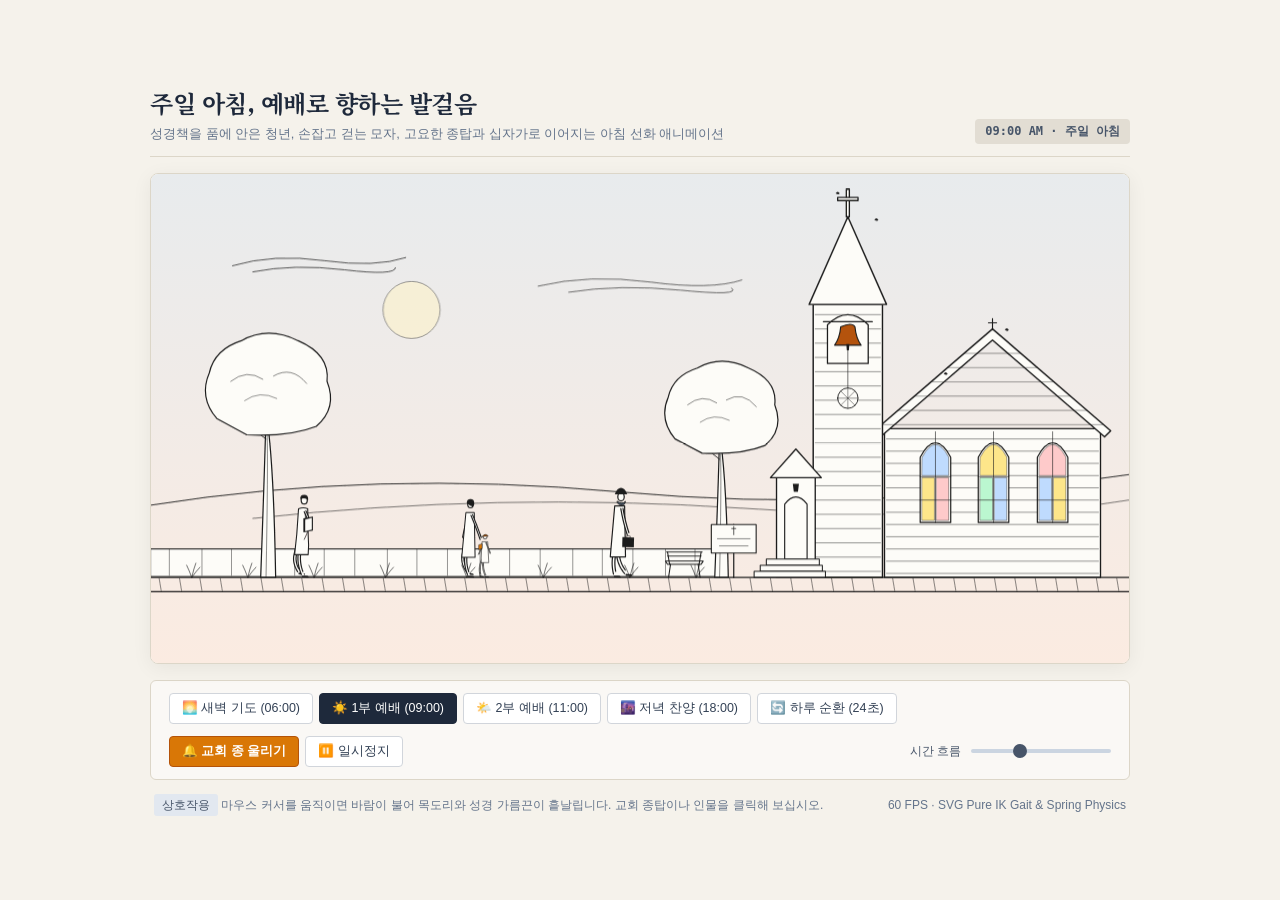
==== commit c6639826: "feat(church-walk): add 24h seamless day-night cycle with sun, moon, and stars" ====
--- a/church-walk/index.html
+++ b/church-walk/index.html
@@ -219,6 +219,35 @@
       font-size: 12px;
       color: #475569;
     }
+
+    /* Capture mode for video recording */
+    body.capture {
+      padding: 32px 40px;
+      margin: 0;
+      min-height: 100vh;
+      display: flex;
+      justify-content: center;
+      align-items: center;
+      background-color: var(--bg);
+    }
+    body.capture .controls,
+    body.capture .info-footer {
+      display: none !important;
+    }
+    body.capture .editorial-container {
+      max-width: 1540px;
+      width: 86vw;
+    }
+    body.capture .header h1 {
+      font-size: 28px;
+    }
+    body.capture .header p {
+      font-size: 16px;
+    }
+    body.capture .time-badge {
+      font-size: 15px;
+      padding: 6px 14px;
+    }
   </style>
 </head>
 <body>
@@ -242,6 +271,7 @@
       <button class="btn active" id="btnMorning" data-tau="0.33">☀️ 1부 예배 (09:00)</button>
       <button class="btn" id="btnNoon" data-tau="0.48">🌤️ 2부 예배 (11:00)</button>
       <button class="btn" id="btnDusk" data-tau="0.76">🌆 저녁 찬양 (18:00)</button>
+      <button class="btn" id="btnAutoCycle">🔄 하루 순환 (24초)</button>
     </div>
 
     <div class="btn-group">
@@ -568,6 +598,15 @@
 // Morning Sun disk & subtle rays
 const sunG = el('g', { opacity: '0.85' }, back);
 const sunDisk = el('circle', { cx: '180', cy: '130', r: '28', fill: '#fef3c7', stroke: 'currentColor', 'stroke-width': '0.7', opacity: '0.9' }, sunG);
+
+// Night celestial objects (Stars & Crescent Moon)
+const starsG = el('g', { opacity: '0' }, back);
+const starCoords = [[60, 60], [120, 85], [190, 50], [280, 95], [360, 55], [440, 80], [530, 45], [610, 70], [740, 65], [830, 85]];
+const starNodes = starCoords.map(([sx, sy]) => el('circle', { cx: String(sx), cy: String(sy), r: '1.4', fill: '#fef9c3' }, starsG));
+
+const moonG = el('g', { opacity: '0' }, back);
+const moon = paint(moonG, '#fef3c7', 0.8);
+moon.setAttribute('d', 'M215 75 Q232 92 215 112 Q240 102 238 82 Q230 73 215 75Z');
 // Wispy morning clouds (2 organic clouds)
 pen(back, 0.7).setAttribute('d', 'M80 90 Q120 78 170 85 T250 82 M100 96 Q140 88 190 94 T240 92');
 pen(back, 0.6).setAttribute('d', 'M380 110 Q430 98 490 106 T580 104 M410 116 Q460 108 520 114 T570 112');
@@ -1024,7 +1063,10 @@
 // 5. Interaction & Main Animation Loop
 // ============================================================================
 
-let tau = 0.33; // Default 09:00 AM
+const q = new URLSearchParams(location.search);
+let tau = q.has('start') ? parseFloat(q.get('start')) : (q.has('tau') ? parseFloat(q.get('tau')) : 0.33);
+let dayDuration = q.has('day') ? parseFloat(q.get('day')) : 24;
+let isAutoCycle = q.has('day') || q.has('cycle');
 let isRunning = true;
 let wind = 0.2, windTarget = 0.2, lastPointerX = null, lastPointerT = 0;
 let bellSwing = pendulum(18, 1.2);
@@ -1048,6 +1090,11 @@
   triggerBell();
 });
 
+window.__triggerBell = triggerBell;
+if (location.search.includes('capture')) {
+  document.body.classList.add('capture');
+}
+
 document.querySelector('#btnChime').addEventListener('click', triggerBell);
 
 function triggerBell() {
@@ -1056,34 +1103,60 @@
   scareSparrows();
 }
 
-// Time Buttons
+// Time Display Helper
 const timeLabel = document.querySelector('#timeLabel');
 const timeSlider = document.querySelector('#timeSlider');
+
+function updateTimeDisplay(t) {
+  const h = Math.floor(t * 24);
+  const m = Math.floor((t * 24 - h) * 60);
+  const ampm = h >= 12 ? 'PM' : 'AM';
+  const displayH = h % 12 || 12;
+  const timeStr = `${String(displayH).padStart(2, '0')}:${String(m).padStart(2, '0')} ${ampm}`;
+  let sub = '묵상과 평안';
+  if (t >= 0.20 && t < 0.28) sub = '새벽 기도';
+  else if (t >= 0.28 && t < 0.40) sub = '주일 1부 예배';
+  else if (t >= 0.40 && t < 0.55) sub = '주일 2부 예배';
+  else if (t >= 0.55 && t < 0.72) sub = '오후 성도의 교제';
+  else if (t >= 0.72 && t < 0.82) sub = '저녁 찬양과 기도';
+  else sub = '고요한 밤 별빛';
+  timeLabel.textContent = `${timeStr} · ${sub}`;
+}
+
+// Time Buttons
 const timeButtons = [
-  { btn: document.querySelector('#btnDawn'), tau: 0.23, label: '06:00 AM · 새벽 기도' },
-  { btn: document.querySelector('#btnMorning'), tau: 0.33, label: '09:00 AM · 1부 예배' },
-  { btn: document.querySelector('#btnNoon'), tau: 0.48, label: '11:00 AM · 2부 예배' },
-  { btn: document.querySelector('#btnDusk'), tau: 0.76, label: '06:00 PM · 저녁 찬양' },
+  { btn: document.querySelector('#btnDawn'), tau: 0.23 },
+  { btn: document.querySelector('#btnMorning'), tau: 0.33 },
+  { btn: document.querySelector('#btnNoon'), tau: 0.48 },
+  { btn: document.querySelector('#btnDusk'), tau: 0.76 },
 ];
 
-timeButtons.forEach(({ btn, tau: tVal, label }) => {
+timeButtons.forEach(({ btn, tau: tVal }) => {
   btn.addEventListener('click', () => {
+    isAutoCycle = false;
+    btnAutoCycle.classList.remove('active');
     timeButtons.forEach(b => b.btn.classList.remove('active'));
     btn.classList.add('active');
     tau = tVal;
     timeSlider.value = tau;
-    timeLabel.textContent = label;
+    updateTimeDisplay(tau);
   });
 });
 
+const btnAutoCycle = document.querySelector('#btnAutoCycle');
+if (isAutoCycle) btnAutoCycle.classList.add('active');
+btnAutoCycle.addEventListener('click', () => {
+  isAutoCycle = !isAutoCycle;
+  btnAutoCycle.classList.toggle('active', isAutoCycle);
+  timeButtons.forEach(b => b.btn.classList.remove('active'));
+});
+
 timeSlider.addEventListener('input', (e) => {
+  isAutoCycle = false;
+  btnAutoCycle.classList.remove('active');
   tau = parseFloat(e.target.value);
   timeButtons.forEach(b => b.btn.classList.remove('active'));
-  const h = Math.floor(tau * 24);
-  const m = Math.floor((tau * 24 - h) * 60);
-  const ampm = h >= 12 ? 'PM' : 'AM';
-  const displayH = h % 12 || 12;
-  timeLabel.textContent = `${String(displayH).padStart(2, '0')}:${String(m).padStart(2, '0')} ${ampm}`;
+  updateTimeDisplay(tau);
 });
 
 // Play/Pause
@@ -1101,8 +1174,7 @@
       sp.flap += dt * 32;
       sp.x += sp.vx * dt;
       sp.y += sp.vy * dt;
-      sp.vy += 70 * dt; // gravity
-      // steer back toward base
+      sp.vy += 70 * dt;
       const dx = sp.base[0] - sp.x, dy = sp.base[1] - sp.y;
       sp.vx += dx * 0.9 * dt;
       sp.vy += dy * 0.9 * dt;
@@ -1126,9 +1198,18 @@
 // Main Loop & Step Logic
 // ----------------------------------------------------------------------------
 let lastTime = performance.now();
+let simTime = 0;
 const isDebug = location.search.includes('debug');
 
 function step(dt) {
+  simTime += dt;
+  // Advance time if auto-cycle is enabled
+  if (isAutoCycle) {
+    tau = (tau + dt / dayDuration) % 1;
+    timeSlider.value = tau;
+    updateTimeDisplay(tau);
+  }
+
   // Wind dampening
   wind += (windTarget - wind) * dt * 3;
   windTarget *= Math.exp(-dt * 0.8);
@@ -1140,6 +1221,25 @@
   svg.style.color = rgb(pal.ink);
   svg.style.setProperty('--paper', rgb(pal.paper));
 
+  // Sun and Moon positioning
+  if (pal.isNight) {
+    sunG.setAttribute('opacity', '0');
+    moonG.setAttribute('opacity', f(pal.windowLamp));
+    starsG.setAttribute('opacity', f(pal.windowLamp * 0.9));
+    starNodes.forEach((sn, idx) => {
+      sn.setAttribute('r', f(1.1 + Math.sin(simTime * 3.2 + idx * 1.5) * 0.5));
+    });
+  } else {
+    moonG.setAttribute('opacity', '0');
+    starsG.setAttribute('opacity', '0');
+    const u = clamp((tau - 0.20) / 0.56, 0, 1);
+    const sunX = 70 + u * 800;
+    const sunY = 240 - Math.sin(u * Math.PI) * 160;
+    sunG.setAttribute('opacity', f(Math.sin(u * Math.PI) * 0.95));
+    sunDisk.setAttribute('cx', f(sunX));
+    sunDisk.setAttribute('cy', f(sunY));
+  }
+
   // Stained glass and doorway warm interior glow
   windowPanes.forEach((w) => w.setAttribute('opacity', f(pal.windowLamp * 0.75)));
   doorGlow.setAttribute('opacity', f(pal.windowLamp * 0.65));
